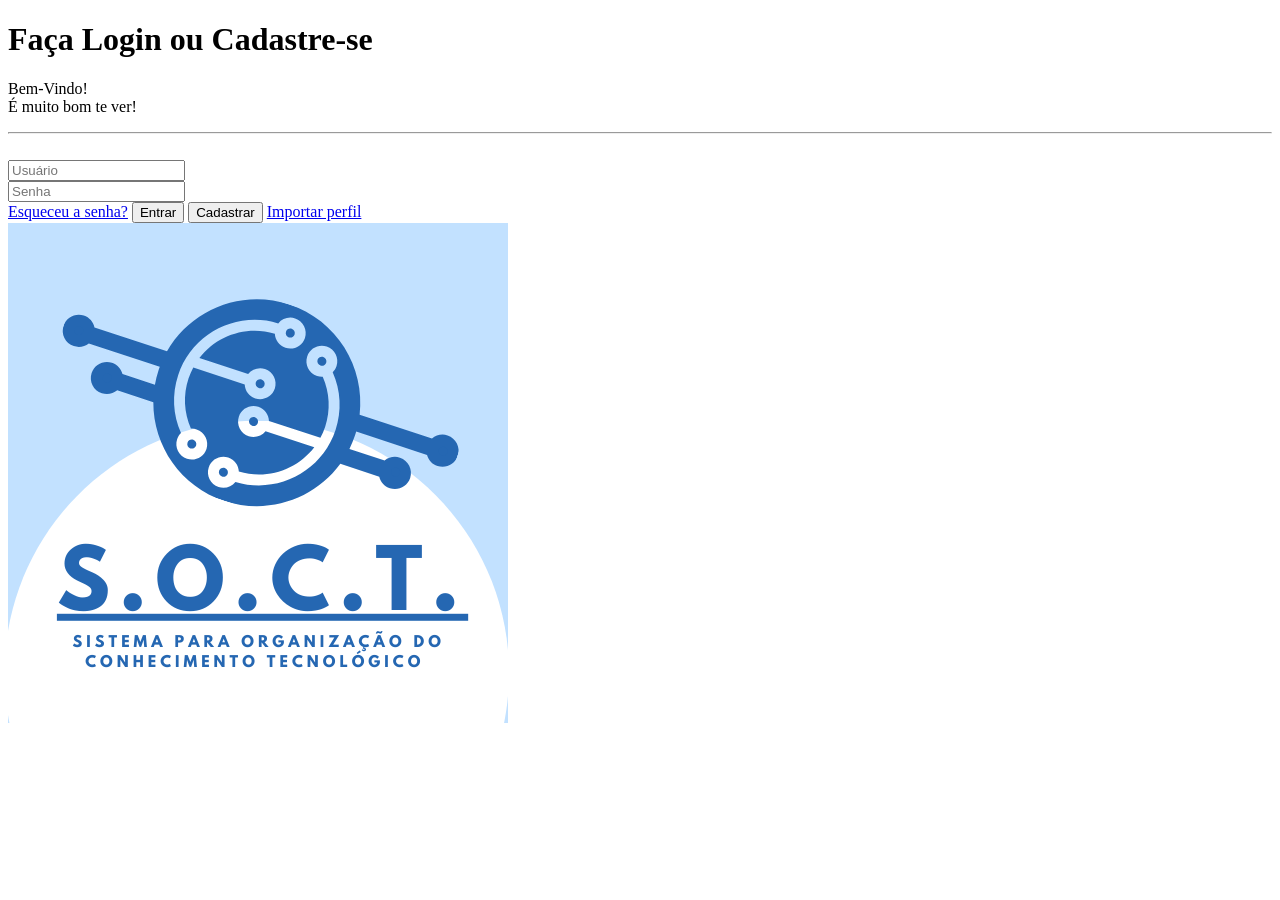
==== index reformulado.html @ e30138be "Organização das classes - Método BEM" ====
<!DOCTYPE html>
<html lang="Pt-br">
<head>
    <meta charset="UTF-8">
    <meta name="viewport" content="width=device-width, initial-scale=1.0">
    <title>Login S.O.C.T.</title>


    <link rel="preconnect" href="https://fonts.googleapis.com">
    <link rel="preconnect" href="https://fonts.gstatic.com" crossorigin>
    <link href="https://fonts.googleapis.com/css2?family=Arimo:wght@400;700&family=League+Spartan:wght@700;900&display=swap" rel="stylesheet">
   


</head>
<body>

    <div class="container">
        <div class="container__conteudo">
            <div class="login">

                <h1 class="login__titulo"> 
                    Faça Login ou Cadastre-se
                </h1>

                <p class="login__titulo-texto">
                    Bem-Vindo!
                    <br>
                    É muito bom te ver!
                </p>

                <hr class="login__linha">

                <br>

                <div class="login__input">
                    <input type="text" 
                    name="usuario" 
                    id="usuario"
                    
                    placeholder="Usuário">

                </div> <!-- Fim do login input texto -->

                <div class="login__input">
                    <input type="password" 
                    name="senha" 
                    id="senha"
                    
                    placeholder="Senha">
                    
                </div> <!-- Fim do login input senha -->

                <!-- LINK -->
                <a href="redefinicao.html"
                class="login__esqueceu-senha"
                >Esqueceu a senha?</a>

                <!-- BOTÕES 
                Ainda falta o link para entrar 
                -->
                <button class="login__botao-entrar">
                    Entrar
                </button>

                <button class="login__botao-cadastrar"
                onclick="window.location.href='cadastro.html'" >
                Cadastrar
                </button>

                <!-- LINK -->
                <a href="#"
                class="login__importacao-perfil"
                >Importar perfil</a>
            </div> <!-- Fim da Classe Login -->

            <div class="login__logo">
                <img src="Imagens/S.O.C.T.Logo.png" alt="Logo do SOCT">
            </div>


        </div> <!-- Fim do Conteúdo do container -->
    </div> <!-- Fim do container -->

    
</body>
</html>
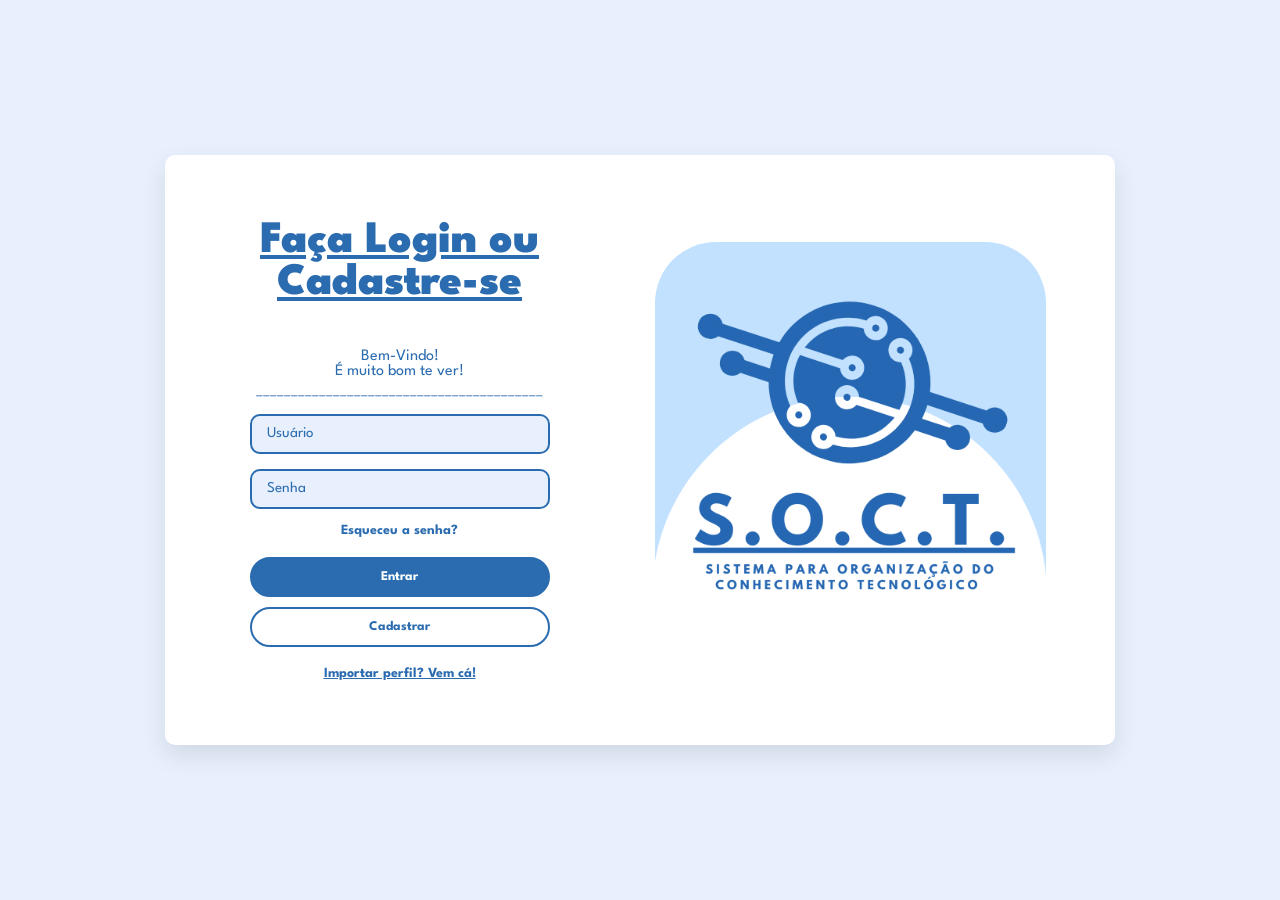
==== commit 15e41463: "Organização e implementação do css" ====
--- a/index reformulado.html
+++ b/index reformulado.html
@@ -9,14 +9,14 @@
     <link rel="preconnect" href="https://fonts.googleapis.com">
     <link rel="preconnect" href="https://fonts.gstatic.com" crossorigin>
     <link href="https://fonts.googleapis.com/css2?family=Arimo:wght@400;700&family=League+Spartan:wght@700;900&display=swap" rel="stylesheet">
-   
+    <link rel="stylesheet" href="css/index.css">
 
 
 </head>
 <body>
 
     <div class="container">
-        <div class="container__conteudo">
+
             <div class="login">
 
                 <h1 class="login__titulo"> 
@@ -29,7 +29,8 @@
                     É muito bom te ver!
                 </p>
 
-                <hr class="login__linha">
+                <p class="linha">_________________________________________</p>
+
 
                 <br>
 
@@ -59,11 +60,11 @@
                 <!-- BOTÕES 
                 Ainda falta o link para entrar 
                 -->
-                <button class="login__botao-entrar">
+                <button class="botao login__botao-entrar">
                     Entrar
                 </button>
 
-                <button class="login__botao-cadastrar"
+                <button class="botao login__botao-cadastrar"
                 onclick="window.location.href='cadastro.html'" >
                 Cadastrar
                 </button>
@@ -71,15 +72,13 @@
                 <!-- LINK -->
                 <a href="#"
                 class="login__importacao-perfil"
-                >Importar perfil</a>
+                >Importar perfil? Vem cá!</a>
             </div> <!-- Fim da Classe Login -->
 
             <div class="login__logo">
-                <img src="Imagens/S.O.C.T.Logo.png" alt="Logo do SOCT">
+                <img src="Imagens/S.O.C.T.Logo.png" alt="Logo do SOCT" class="logo__imagem">
             </div>
 
-
-        </div> <!-- Fim do Conteúdo do container -->
     </div> <!-- Fim do container -->
 
     
--- a/css/index.css
+++ b/css/index.css
@@ -0,0 +1,196 @@
+/* ################################################### */
+/*                Confiurações Gerais                  */
+/* ################################################### */
+
+*{
+
+    
+    box-sizing: border-box;
+    margin: 0;
+    padding: 0;
+    font-family: 'League Spartan', sans-serif;
+
+}
+
+body{
+    display: flex;
+    justify-content: center;
+    align-items: center;
+    min-height: 100vh;
+    background-color: #e8f0fe;
+    padding: 20px;
+}
+
+.container{
+    display: flex;
+    width: 950px;
+    height: 590px;
+    max-width: 100%;
+
+    background-color: #fff;
+    box-shadow: 0 10px 25px #0000001a;
+    border-radius: 10px;
+    overflow: hidden;
+}
+
+/* ################################################### */
+/*                Estilização do Formulário   
+                        lado Esquerdo                  */
+/* ################################################### */
+
+
+.login{
+    flex: 1;
+    padding: 39px;
+    display: flex;
+    flex-direction: column;
+    justify-content: center;
+    align-items: center;
+    text-align: center;
+    padding-right: 60px;
+}
+
+.login__titulo{     
+    color: #2b6cb0;       
+    font-weight: 900;
+    font-size: 45px;
+    margin-bottom: 15px;
+    padding-bottom: 30px;
+    text-decoration: underline;
+}
+.login__titulo-texto{
+    font-size: 16px;
+    color: #2b6cb0;
+    margin-bottom: 5px;
+}
+
+.linha{
+    color: #2b6cb0;
+}
+
+.login__input{
+    width: 100%;
+    max-width: 300px;
+    margin-bottom: 15px;   
+}
+
+.login__input input{
+    width: 100%;
+    padding: 12px 15px;
+    border: 2px solid #2b6cb0;
+    border-radius: 10px;
+    background-color: #e8f0fe;
+    outline: none;
+    color: #2b6cb0;
+}
+
+.login__input input::placeholder{
+    color: #2b6cb0;
+   font-size: 15px;
+}
+
+.login__esqueceu-senha{
+    color: #2b6cb0;
+    font-size: 14px;
+    font-weight: bold;
+    text-decoration: none;
+    margin-bottom: 20px;
+    display: block;
+}
+
+.botao{
+    width: 100%;
+    max-width: 300px;
+    padding: 12px;
+    border-radius: 20px;
+    border: 2px solid #2b6cb0;
+    cursor: pointer;
+    font-weight: bold;
+    transition: 0.3s;
+    margin-bottom: 10px;
+}
+
+.login__botao-entrar{
+    background-color: #2b6cb0;
+    color: white; 
+}
+
+.login__botao-entrar:hover{
+    background-color: #1a4a7a; /* Um tom de azul mais fechado */
+    border-color: #1a4a7a;
+}
+
+.login__botao-cadastrar{
+    background-color: white;
+    color: #2b6cb0;
+}
+
+.login__botao-cadastrar:hover{
+    background-color: #e8f0fe; /* O azul clarinho dos inputs */
+    color: #1a4a7a;
+}
+
+.botao{
+    transition: background-color 0.3s ease, border-color 0.3s ease, color 0.3s ease;
+}
+
+.login__importacao-perfil{
+    color: #2b6cb0;
+    font-size: 14px;
+    font-weight: bold;
+    text-decoration: underline;
+    margin-top: 10px;
+}
+
+/* ################################################### */
+/*                Estilização do Formulário   
+                        lado Direito                   */
+/* ################################################### */
+
+.login__logo{
+    flex: 1;
+    display: flex;
+    justify-content: center;
+    align-items: center;
+    position: relative;
+    padding-right: 69px;
+    padding-bottom: 25px;  
+}
+
+.logo__imagem{
+    width: 100%;
+    border-radius: 61px;
+    object-fit: cover;
+}
+
+/* ################################################### */
+/*             Configurações para responsividade       */
+/* ################################################### */
+
+        @media (max-width: 768px) {
+            .container {
+                flex-direction: column; /* Empilha a logo e o formulário */
+                height: auto;           /* Permite que a altura cresça conforme o conteúdo */
+                width: 100%;
+            }
+
+            .login__logo {
+                padding: 20px;          /* Remove o padding lateral excessivo no celular */
+                order: -1;              /* Garante que a logo apareça em cima */
+            }
+
+            .logo-imagem {
+                width: 80%;             /* Ajusta o tamanho da logo para não estourar a tela */
+            }
+
+            .login {
+                padding: 30px 20px;     /* Ajusta o espaçamento interno no celular */
+            }
+
+            /* Ajuste para que a linha de underline não quebre o layout */
+            .linha {
+                width: 100%;
+                overflow: hidden;
+                white-space: nowrap;
+            }
+        }
